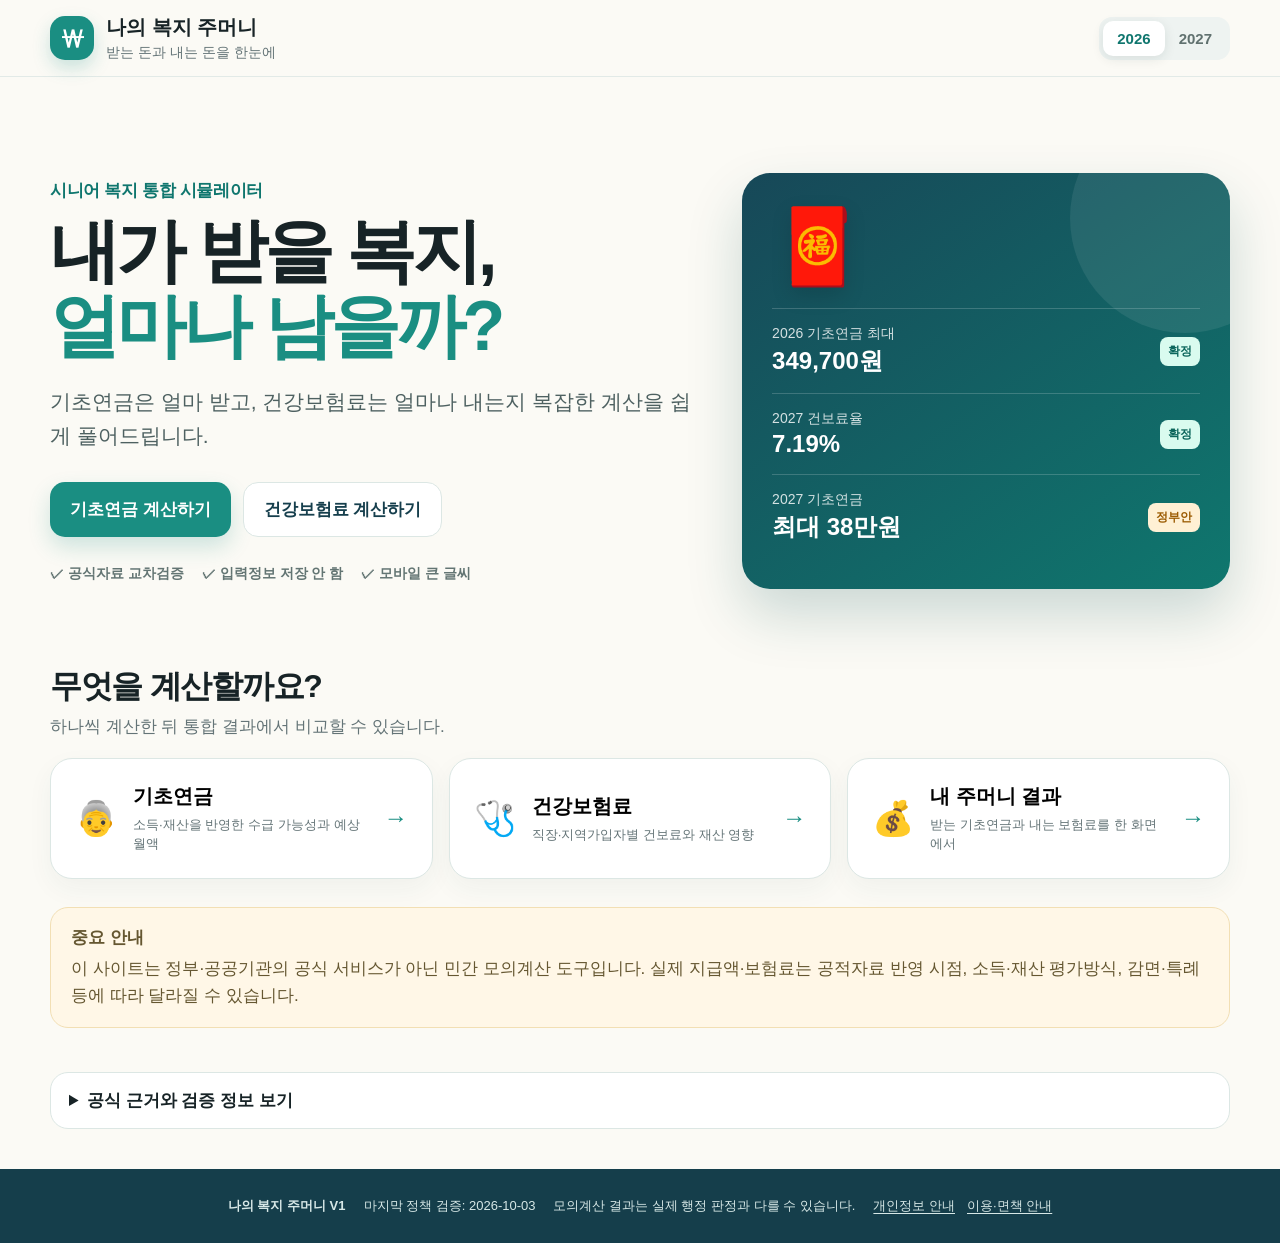
==== index.html @ def72491 "Add files via upload" ====
<!doctype html>
<html lang="ko">
<head>
  <meta charset="utf-8" />
  <meta name="viewport" content="width=device-width,initial-scale=1" />
  <meta name="description" content="나의 복지 주머니 — 2026·2027 기초연금과 건강보험료를 한 번에 계산하는 시니어 복지 모의계산기" />
  <meta name="robots" content="index,follow" />
  <meta name="theme-color" content="#1a8e82" />
  <meta property="og:locale" content="ko_KR" />
  <meta property="og:type" content="website" />
  <meta property="og:title" content="나의 복지 주머니" />
  <meta property="og:description" content="2026·2027 기초연금과 건강보험료를 한 번에 계산해보세요." />
  <meta name="twitter:card" content="summary" />
  <meta name="twitter:title" content="나의 복지 주머니" />
  <meta name="twitter:description" content="2026·2027 기초연금과 건강보험료를 한 번에 계산해보세요." />
  <title>나의 복지 주머니 | 기초연금·건강보험료 계산기</title>
  <link rel="icon" href="./favicon.svg" type="image/svg+xml" />
  <link rel="manifest" href="./site.webmanifest" />
  <link rel="stylesheet" href="./styles.css" />
</head>
<body>
  <header class="topbar">
    <div class="brand" data-go="home" role="button" tabindex="0">
      <span class="brand-mark">₩</span>
      <div><strong>나의 복지 주머니</strong><small>받는 돈과 내는 돈을 한눈에</small></div>
    </div>
    <div class="year-switch" aria-label="기준 연도">
      <button class="year-btn active" data-year="2026">2026</button>
      <button class="year-btn" data-year="2027">2027</button>
    </div>
  </header>

  <main class="shell">
    <section id="home" class="page active">
      <div class="hero">
        <div class="hero-copy">
          <span class="eyebrow">시니어 복지 통합 시뮬레이터</span>
          <h1>내가 받을 복지,<br><em>얼마나 남을까?</em></h1>
          <p>기초연금은 얼마 받고, 건강보험료는 얼마나 내는지 복잡한 계산을 쉽게 풀어드립니다.</p>
          <div class="hero-actions">
            <button class="primary" data-go="pension">기초연금 계산하기</button>
            <button class="secondary" data-go="health">건강보험료 계산하기</button>
          </div>
          <div class="trust-row">
            <span>✓ 공식자료 교차검증</span><span>✓ 입력정보 저장 안 함</span><span>✓ 모바일 큰 글씨</span>
          </div>
        </div>
        <div class="hero-card">
          <div class="pocket-visual">🧧</div>
          <div class="mini-stat"><span>2026 기초연금 최대</span><strong>349,700원</strong><b class="badge confirmed">확정</b></div>
          <div class="mini-stat"><span>2027 건보료율</span><strong>7.19%</strong><b class="badge confirmed">확정</b></div>
          <div class="mini-stat"><span>2027 기초연금</span><strong>최대 38만원</strong><b class="badge proposal">정부안</b></div>
        </div>
      </div>

      <div class="section-title"><h2>무엇을 계산할까요?</h2><p>하나씩 계산한 뒤 통합 결과에서 비교할 수 있습니다.</p></div>
      <div class="card-grid">
        <button class="service-card" data-go="pension">
          <span class="icon">👵</span><div><h3>기초연금</h3><p>소득·재산을 반영한 수급 가능성과 예상 월액</p></div><span class="arrow">→</span>
        </button>
        <button class="service-card" data-go="health">
          <span class="icon">🩺</span><div><h3>건강보험료</h3><p>직장·지역가입자별 건보료와 재산 영향</p></div><span class="arrow">→</span>
        </button>
        <button class="service-card" data-go="summary">
          <span class="icon">💰</span><div><h3>내 주머니 결과</h3><p>받는 기초연금과 내는 보험료를 한 화면에서</p></div><span class="arrow">→</span>
        </button>
      </div>

      <div class="notice-box"><strong>중요 안내</strong><p>이 사이트는 정부·공공기관의 공식 서비스가 아닌 민간 모의계산 도구입니다. 실제 지급액·보험료는 공적자료 반영 시점, 소득·재산 평가방식, 감면·특례 등에 따라 달라질 수 있습니다.</p></div>
    </section>

    <section id="pension" class="page">
      <div class="page-head"><button class="back" data-go="home">← 홈</button><div><span class="eyebrow">기초연금 계산기</span><h1>나는 기초연금 얼마 받을까?</h1></div></div>
      <div id="pension-status" class="status-banner" aria-live="polite"></div>
      <div class="calc-layout">
        <form id="pension-form" class="form-card">
          <div class="form-section">
            <h3>1. 기본 정보</h3>
            <div class="fields two">
              <label>만 나이<input name="age" type="number" value="70" min="0" inputmode="numeric"><small>2026년 기준 만 65세 이상</small></label>
              <label>가구 형태<select name="household"><option value="single">단독가구</option><option value="couple">부부가구</option></select></label>
              <label>거주 지역<select name="region"><option value="metro">대도시·특례시</option><option value="city">중소도시</option><option value="rural">농어촌</option></select></label>
              <label class="check"><input name="excludedOccupationalPension" type="checkbox"> 직역연금 원칙적 제외대상에 해당</label>
              <label class="check couple-only"><input name="bothReceive" type="checkbox"> 부부 모두 기초연금 수급 가정</label>
            </div>
          </div>

          <div id="preview-2027-band" class="form-section hidden">
            <h3>2027 정부안 소득 구간</h3>
            <p class="helper">2027년 구간 판정용 최종 기준값은 아직 확정 고시 전이라 직접 선택하는 미리보기 방식입니다.</p>
            <div class="segmented band-picker">
              <label><input type="radio" name="band2027" value="lower30" checked><span>하위 30%<b>38만원</b></span></label>
              <label><input type="radio" name="band2027" value="lower30to45"><span>30~45%<b>35.9만원</b></span></label>
              <label><input type="radio" name="band2027" value="lower45to70"><span>45~70%<b>35만원</b></span></label>
            </div>
          </div>

          <div id="pension-2026-fields">
            <div class="form-section">
              <h3>2. 월 소득</h3>
              <div class="fields two">
                <label>본인 상시근로소득 <div class="money"><input name="workSelf" type="number" value="0"><span>원/월</span></div><small>116만원 공제 후 70% 반영</small></label>
                <label class="couple-only">배우자 상시근로소득 <div class="money"><input name="workSpouse" type="number" value="0"><span>원/월</span></div></label>
                <label>본인 국민연금 <div class="money"><input name="publicPensionSelf" type="number" value="0"><span>원/월</span></div></label>
                <label class="couple-only">배우자 국민연금 <div class="money"><input name="publicPensionSpouse" type="number" value="0"><span>원/월</span></div></label>
                <label>사업·임대소득 <div class="money"><input name="businessMonthly" type="number" value="0"><span>원/월</span></div></label>
                <label>사적연금 등 <div class="money"><input name="privatePensionMonthly" type="number" value="0"><span>원/월</span></div></label>
                <label>이자·배당소득 <div class="money"><input name="interestMonthly" type="number" value="0"><span>원/월</span></div><small>이자소득 월 4만원 공제 반영</small></label>
                <label>기타 월소득 <div class="money"><input name="otherMonthly" type="number" value="0"><span>원/월</span></div></label>
              </div>
            </div>

            <div class="form-section">
              <h3>3. 재산</h3>
              <div class="fields two">
                <label>일반재산 평가액 <div class="money"><input name="generalProperty" type="number" value="0"><span>원</span></div><small>주택·토지·임차보증금 등 공적 평가액 기준</small></label>
                <label>금융재산 <div class="money"><input name="financialProperty" type="number" value="0"><span>원</span></div><small>예금·주식·보험 등, 2천만원 공제</small></label>
                <label>인정 부채 <div class="money"><input name="debt" type="number" value="0"><span>원</span></div></label>
                <label>고급자동차·회원권 가액 <div class="money"><input name="luxuryProperty" type="number" value="0"><span>원</span></div><small>해당 시 월 100% 환산되는 항목</small></label>
              </div>
            </div>

            <details class="advanced">
              <summary>국민연금 연계감액 정밀 입력</summary>
              <p>A급여액은 국민연금공단에서 조회할 수 있습니다. 모르면 0원으로 두세요.</p>
              <div class="fields two">
                <label>본인 A급여액 <div class="money"><input name="aBenefitSelf" type="number" value="0"><span>원</span></div></label>
                <label class="couple-only">배우자 A급여액 <div class="money"><input name="aBenefitSpouse" type="number" value="0"><span>원</span></div></label>
              </div>
            </details>
          </div>

          <button type="submit" class="primary wide">기초연금 계산하기</button>
        </form>
        <aside id="pension-result" class="result-card placeholder" aria-live="polite"><div class="result-empty"><span>🧮</span><strong>값을 입력하고 계산해보세요</strong><p>결과와 계산 근거를 한눈에 보여드립니다.</p></div></aside>
      </div>
    </section>

    <section id="health" class="page">
      <div class="page-head"><button class="back" data-go="home">← 홈</button><div><span class="eyebrow">건강보험료 계산기</span><h1>나는 매달 얼마 낼까?</h1></div></div>
      <div id="health-status" class="status-banner" aria-live="polite"></div>
      <div class="calc-layout">
        <form id="health-form" class="form-card">
          <div class="form-section"><h3>1. 가입자 유형</h3><div class="segmented"><label><input type="radio" name="insuranceType" value="regional" checked><span>지역가입자</span></label><label><input type="radio" name="insuranceType" value="employee"><span>직장가입자</span></label></div></div>

          <div id="regional-fields">
            <div class="form-section"><h3>2. 연간 소득</h3><p class="helper">이자·배당·사업·기타는 100%, 근로·연금소득은 50% 평가합니다.</p><div class="fields two">
              <label>이자소득 <div class="money"><input name="rInterestAnnual" type="number" value="0"><span>원/년</span></div></label>
              <label>배당소득 <div class="money"><input name="rDividendAnnual" type="number" value="0"><span>원/년</span></div></label>
              <label>사업·임대소득 <div class="money"><input name="rBusinessAnnual" type="number" value="0"><span>원/년</span></div></label>
              <label>기타소득 <div class="money"><input name="rOtherAnnual" type="number" value="0"><span>원/년</span></div></label>
              <label>근로소득 <div class="money"><input name="rWageAnnual" type="number" value="0"><span>원/년</span></div></label>
              <label>공적연금소득 <div class="money"><input name="rPensionAnnual" type="number" value="0"><span>원/년</span></div></label>
            </div></div>
            <div class="form-section"><h3>3. 재산</h3><p class="helper">아파트 시세가 아니라 <strong>재산세 과세표준</strong>을 입력해야 더 정확합니다.</p><div class="fields two">
              <label>재산세 과세표준 합계 <div class="money"><input name="propertyTaxBase" type="number" value="0"><span>원</span></div></label>
              <label>주택금융부채 공제액 <div class="money"><input name="eligibleHousingLoanDeduction" type="number" value="0"><span>원</span></div><small>공단에서 인정되는 경우만 입력</small></label>
              <label class="check"><input name="homeowner" type="checkbox" checked> 주택 보유 세대</label>
            </div><div id="rent-fields" class="fields two hidden">
              <label>전월세 보증금 <div class="money"><input name="rentDeposit" type="number" value="0"><span>원</span></div></label>
              <label>월세 <div class="money"><input name="monthlyRent" type="number" value="0"><span>원/월</span></div></label>
            </div></div>
          </div>

          <div id="employee-fields" class="hidden">
            <div class="form-section"><h3>2. 월급</h3><div class="fields two"><label>월 보수월액 <div class="money"><input name="salaryMonthly" type="number" value="3000000"><span>원/월</span></div><small>본인 부담은 건강보험료의 50%</small></label></div></div>
            <div class="form-section"><h3>3. 연간 보수 외 소득</h3><p class="helper">연 2,000만원 초과분에 추가 건강보험료가 붙을 수 있습니다.</p><div class="fields two">
              <label>이자소득 <div class="money"><input name="eInterestAnnual" type="number" value="0"><span>원/년</span></div></label>
              <label>배당소득 <div class="money"><input name="eDividendAnnual" type="number" value="0"><span>원/년</span></div></label>
              <label>사업·임대소득 <div class="money"><input name="eBusinessAnnual" type="number" value="0"><span>원/년</span></div></label>
              <label>기타소득 <div class="money"><input name="eOtherAnnual" type="number" value="0"><span>원/년</span></div></label>
              <label>직장 보수 외 근로소득 <div class="money"><input name="eWageOutsideAnnual" type="number" value="0"><span>원/년</span></div></label>
              <label>공적연금소득 <div class="money"><input name="ePensionAnnual" type="number" value="0"><span>원/년</span></div></label>
            </div></div>
          </div>
          <button type="submit" class="primary wide">건강보험료 계산하기</button>
        </form>
        <aside id="health-result" class="result-card placeholder" aria-live="polite"><div class="result-empty"><span>🩺</span><strong>가입자 유형과 금액을 입력하세요</strong><p>보험료를 소득분·재산분으로 나눠 보여드립니다.</p></div></aside>
      </div>
    </section>

    <section id="summary" class="page">
      <div class="page-head"><button class="back" data-go="home">← 홈</button><div><span class="eyebrow">통합 결과</span><h1>내 복지 주머니 한눈에 보기</h1></div></div>
      <div id="summary-content"></div>
    </section>

    <section class="sources">
      <details><summary>공식 근거와 검증 정보 보기</summary><div id="sources-list"></div></details>
    </section>
  </main>

  <footer><strong>나의 복지 주머니 V1</strong><span>마지막 정책 검증: 2026-10-03</span><span>모의계산 결과는 실제 행정 판정과 다를 수 있습니다.</span><nav class="footer-links" aria-label="서비스 안내"><a href="./privacy.html">개인정보 안내</a><a href="./disclaimer.html">이용·면책 안내</a></nav></footer>
  <script type="module" src="./app.js"></script>
</body>
</html>
---- styles.css ----
:root{--navy:#163f4d;--teal:#1a8e82;--teal2:#0f766e;--mint:#e7f7f2;--cream:#fbfaf5;--ink:#172326;--muted:#647477;--line:#dce7e4;--red:#d9574e;--orange:#e78b32;--blue:#3370a8;--shadow:0 16px 40px rgba(24,67,75,.10)}
*{box-sizing:border-box}html{scroll-behavior:smooth}body{margin:0;font-family:ui-sans-serif,-apple-system,BlinkMacSystemFont,"Segoe UI","Noto Sans KR","Apple SD Gothic Neo",sans-serif;background:var(--cream);color:var(--ink);font-size:17px}.topbar{position:sticky;top:0;z-index:30;display:flex;align-items:center;justify-content:space-between;padding:14px max(20px,calc((100vw - 1180px)/2));background:rgba(251,250,245,.94);backdrop-filter:blur(15px);border-bottom:1px solid rgba(220,231,228,.8)}.brand{display:flex;align-items:center;gap:12px;cursor:pointer}.brand-mark{display:grid;place-items:center;width:44px;height:44px;border-radius:15px;background:var(--teal);color:white;font-size:24px;font-weight:900;box-shadow:0 8px 18px rgba(26,142,130,.22)}.brand strong{font-size:20px;display:block}.brand small{display:block;color:var(--muted);margin-top:2px}.year-switch{display:flex;padding:4px;border-radius:13px;background:#eef3f1}.year-btn{border:0;background:transparent;padding:9px 14px;border-radius:10px;font-size:15px;font-weight:800;color:#60716f;cursor:pointer}.year-btn.active{background:white;color:var(--teal2);box-shadow:0 3px 12px rgba(20,50,50,.1)}.shell{width:min(1180px,calc(100% - 32px));margin:0 auto}.page{display:none;padding:42px 0 36px}.page.active{display:block}.hero{display:grid;grid-template-columns:1.15fr .85fr;gap:32px;align-items:center;padding:54px 0 30px}.eyebrow{display:inline-flex;align-items:center;gap:7px;font-weight:900;color:var(--teal2);letter-spacing:-.02em}.hero h1,.page-head h1{margin:12px 0 16px;line-height:1.07;letter-spacing:-.055em}.hero h1{font-size:clamp(42px,6vw,70px)}.hero h1 em{font-style:normal;color:var(--teal)}.hero-copy>p{max-width:650px;font-size:21px;line-height:1.65;color:#4e6161}.hero-actions{display:flex;gap:12px;margin:28px 0}.primary,.secondary,.back{border:0;border-radius:15px;padding:15px 20px;font-weight:900;font-size:17px;cursor:pointer}.primary{background:var(--teal);color:white;box-shadow:0 10px 22px rgba(26,142,130,.20)}.primary:hover{background:var(--teal2)}.secondary{background:white;color:var(--navy);border:1px solid var(--line)}.wide{width:100%;padding:18px}.trust-row{display:flex;flex-wrap:wrap;gap:8px 18px;color:#637573;font-size:14px;font-weight:700}.hero-card{background:linear-gradient(145deg,#174858,#0f776e);border-radius:28px;padding:30px;color:white;box-shadow:0 26px 55px rgba(15,85,83,.2);position:relative;overflow:hidden}.hero-card:after{content:"";position:absolute;width:230px;height:230px;border-radius:50%;right:-70px;top:-70px;background:rgba(255,255,255,.08)}.pocket-visual{font-size:74px;margin-bottom:18px;filter:drop-shadow(0 8px 10px rgba(0,0,0,.12))}.mini-stat{position:relative;z-index:2;display:grid;grid-template-columns:1fr auto;gap:2px 10px;padding:16px 0;border-top:1px solid rgba(255,255,255,.18)}.mini-stat span{font-size:14px;opacity:.82}.mini-stat strong{grid-column:1;font-size:24px}.badge{grid-row:1/3;grid-column:2;align-self:center;font-size:12px;padding:6px 8px;border-radius:8px}.badge.confirmed{background:#d9fbef;color:#0c665c}.badge.proposal{background:#fff0d4;color:#9b5a00}.section-title{margin-top:46px}.section-title h2{font-size:32px;margin:0 0 6px;letter-spacing:-.04em}.section-title p{margin:0;color:var(--muted)}.card-grid{display:grid;grid-template-columns:repeat(3,1fr);gap:16px;margin:20px 0 28px}.service-card{display:grid;grid-template-columns:auto 1fr auto;gap:16px;align-items:center;text-align:left;background:white;border:1px solid var(--line);border-radius:22px;padding:24px;cursor:pointer;box-shadow:0 10px 26px rgba(30,70,70,.05)}.service-card:hover{transform:translateY(-2px);box-shadow:var(--shadow)}.service-card .icon{font-size:34px}.service-card h3{margin:0 0 5px;font-size:20px}.service-card p{margin:0;color:var(--muted);line-height:1.45}.arrow{font-size:24px;color:var(--teal)}.notice-box{padding:18px 20px;border-radius:18px;background:#fff7e7;border:1px solid #f2dfb4;color:#655731}.notice-box p{margin:6px 0 0;line-height:1.6}.page-head{display:flex;gap:18px;align-items:flex-start;margin-bottom:24px}.page-head h1{font-size:42px;margin-top:8px}.back{padding:10px 12px;background:white;border:1px solid var(--line);color:var(--navy);font-size:14px}.status-banner{margin-bottom:18px;padding:14px 18px;border-radius:16px;border:1px solid var(--line);background:white;font-weight:750;line-height:1.55}.status-banner .tag{display:inline-block;padding:5px 8px;border-radius:8px;margin-right:8px;font-size:12px}.status-banner .tag.ok{background:#daf6ec;color:#0c6e63}.status-banner .tag.warn{background:#fff0d7;color:#a46100}.calc-layout{display:grid;grid-template-columns:minmax(0,1fr) 430px;gap:20px;align-items:start}.form-card,.result-card{background:white;border:1px solid var(--line);border-radius:24px;box-shadow:0 10px 30px rgba(28,72,74,.06)}.form-card{padding:24px}.form-section{padding:8px 0 22px;border-bottom:1px solid #edf2f0;margin-bottom:20px}.form-section h3{margin:0 0 14px;font-size:20px}.helper{margin:-4px 0 14px;color:var(--muted);font-size:14px;line-height:1.55}.fields{display:grid;gap:14px}.fields.two{grid-template-columns:repeat(2,minmax(0,1fr))}label{display:flex;flex-direction:column;gap:7px;font-weight:800;font-size:15px}label small{color:var(--muted);font-size:12px;line-height:1.4;font-weight:600}input,select{width:100%;border:1px solid #cedbd8;border-radius:12px;padding:13px 13px;background:#fbfdfc;color:var(--ink);font-size:16px;outline:none}input:focus,select:focus{border-color:var(--teal);box-shadow:0 0 0 3px rgba(26,142,130,.1)}.money{position:relative}.money input{padding-right:70px}.money span{position:absolute;right:12px;top:50%;transform:translateY(-50%);font-size:12px;color:var(--muted);font-weight:800}.check{flex-direction:row;align-items:center;gap:8px;background:#f7faf9;padding:13px;border-radius:12px}.check input{width:18px;height:18px}.segmented{display:grid;grid-template-columns:repeat(2,1fr);gap:10px}.segmented label input{display:none}.segmented label span{display:flex;align-items:center;justify-content:center;min-height:50px;border:1px solid #cad8d5;border-radius:13px;background:#fbfdfc;cursor:pointer}.segmented label input:checked+span{border-color:var(--teal);background:var(--mint);color:var(--teal2);box-shadow:inset 0 0 0 1px var(--teal)}.band-picker{grid-template-columns:repeat(3,1fr)}.band-picker span{flex-direction:column;gap:2px;text-align:center}.band-picker b{font-size:13px;color:var(--teal2)}.advanced{background:#f7faf9;border-radius:14px;padding:14px 16px;margin:0 0 20px}.advanced summary{font-weight:900;cursor:pointer}.advanced p{font-size:13px;color:var(--muted)}.result-card{position:sticky;top:88px;padding:24px;min-height:280px}.result-empty{display:grid;place-items:center;text-align:center;min-height:250px;color:var(--muted)}.result-empty span{font-size:48px}.result-empty strong{color:var(--ink);font-size:19px}.result-empty p{margin:4px}.result-top{padding-bottom:18px;border-bottom:1px solid var(--line)}.result-kicker{font-size:13px;color:var(--teal2);font-weight:900}.result-amount{font-size:42px;line-height:1.1;font-weight:950;letter-spacing:-.04em;margin:8px 0}.result-amount small{font-size:16px;color:var(--muted)}.result-pill{display:inline-flex;padding:6px 9px;border-radius:9px;background:var(--mint);color:var(--teal2);font-size:13px;font-weight:900}.result-pill.no{background:#fde8e6;color:#a43a34}.metric-list{display:grid;gap:11px;margin:18px 0}.metric{display:flex;justify-content:space-between;gap:16px;align-items:center}.metric span{color:var(--muted);font-size:14px}.metric strong{text-align:right}.progress{height:11px;background:#edf2f1;border-radius:999px;overflow:hidden}.progress i{display:block;height:100%;background:linear-gradient(90deg,var(--teal),#4cb6a8);border-radius:999px}.explain{background:#f7faf9;border-radius:14px;padding:14px;margin-top:16px;font-size:13px;line-height:1.6;color:#526563}.explain strong{color:var(--ink)}.result-alert{margin-top:12px;padding:12px;border-radius:12px;background:#fff4dc;color:#775213;font-size:13px;line-height:1.55}.summary-grid{display:grid;grid-template-columns:1fr 1fr;gap:18px}.summary-card{background:white;border:1px solid var(--line);border-radius:24px;padding:25px;box-shadow:0 10px 30px rgba(28,72,74,.05)}.summary-card h3{margin:0 0 10px}.summary-big{font-size:38px;font-weight:950}.summary-net{grid-column:1/-1;background:linear-gradient(135deg,#174858,#0f776e);color:white}.summary-net .summary-big{font-size:48px}.summary-actions{display:flex;gap:10px;margin-top:16px}.summary-empty{background:white;border:1px dashed #bfcfcb;border-radius:24px;padding:45px;text-align:center}.sources{padding:8px 0 40px}.sources details{background:white;border:1px solid var(--line);border-radius:18px;padding:16px 18px}.sources summary{cursor:pointer;font-weight:900}.source-item{padding:13px 0;border-top:1px solid #edf2f0}.source-item:first-child{margin-top:12px}.source-item a{color:var(--teal2);font-weight:900;text-decoration:none}.source-item p{margin:5px 0 0;font-size:13px;color:var(--muted)}footer{display:flex;justify-content:center;flex-wrap:wrap;gap:8px 18px;padding:28px 18px;background:#153e4b;color:#d7e8e7;font-size:13px}.hidden{display:none!important}@media(max-width:900px){body{font-size:16px}.hero{grid-template-columns:1fr;padding-top:36px}.hero-card{order:-1}.card-grid{grid-template-columns:1fr}.calc-layout{grid-template-columns:1fr}.result-card{position:relative;top:0}.summary-grid{grid-template-columns:1fr}.summary-net{grid-column:auto}.page-head h1{font-size:34px}}@media(max-width:620px){.topbar{padding:10px 14px}.brand small{display:none}.brand strong{font-size:17px}.brand-mark{width:38px;height:38px}.shell{width:min(100% - 20px,1180px)}.year-btn{padding:8px 10px}.hero{padding-top:24px;gap:18px}.hero h1{font-size:44px}.hero-copy>p{font-size:18px}.hero-actions{flex-direction:column}.hero-actions button{width:100%}.hero-card{padding:22px}.fields.two{grid-template-columns:1fr}.band-picker{grid-template-columns:1fr}.segmented{grid-template-columns:1fr 1fr}.form-card,.result-card{border-radius:18px;padding:17px}.page{padding-top:25px}.page-head{gap:10px}.page-head h1{font-size:30px}.result-amount{font-size:36px}}
.footer-links{display:flex;gap:12px}.footer-links a{color:#d7e8e7;text-decoration:underline;text-underline-offset:3px}.legal-page{max-width:880px;padding:46px 0 70px}.legal-page h1{font-size:40px;letter-spacing:-.04em;margin:0 0 12px}.legal-page h2{font-size:23px;margin:32px 0 10px}.legal-page p,.legal-page li{line-height:1.75;color:#405654}.legal-page .legal-card{background:#fff;border:1px solid var(--line);border-radius:20px;padding:24px;margin-top:20px}.legal-page .muted{color:var(--muted);font-size:14px}.legal-page a{color:var(--teal2);font-weight:800}.skip-link{position:absolute;left:-9999px;top:auto}.skip-link:focus{left:12px;top:12px;z-index:100;background:#fff;padding:10px 12px;border-radius:10px;border:2px solid var(--teal)}
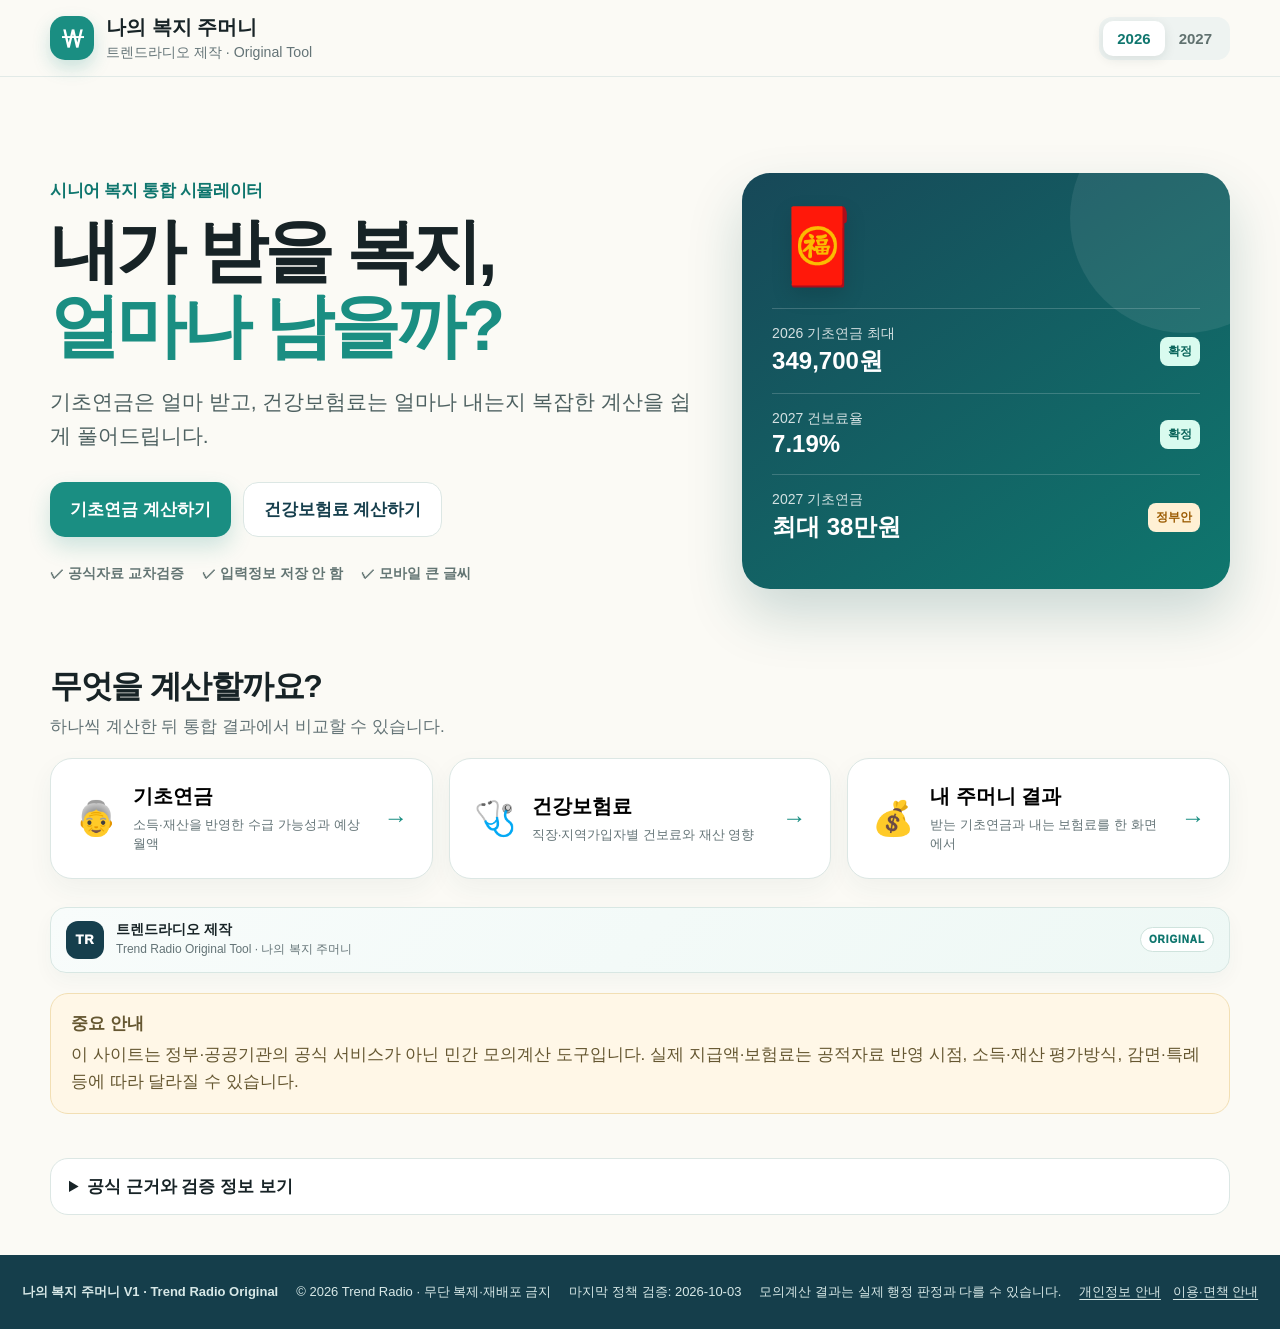
==== commit c83b5573: "Add files via upload" ====
--- a/index.html
+++ b/index.html
@@ -4,6 +4,7 @@
   <meta charset="utf-8" />
   <meta name="viewport" content="width=device-width,initial-scale=1" />
   <meta name="description" content="나의 복지 주머니 — 2026·2027 기초연금과 건강보험료를 한 번에 계산하는 시니어 복지 모의계산기" />
+  <meta name="author" content="Trend Radio" />
   <meta name="robots" content="index,follow" />
   <meta name="theme-color" content="#1a8e82" />
   <meta property="og:locale" content="ko_KR" />
@@ -22,7 +23,7 @@
   <header class="topbar">
     <div class="brand" data-go="home" role="button" tabindex="0">
       <span class="brand-mark">₩</span>
-      <div><strong>나의 복지 주머니</strong><small>받는 돈과 내는 돈을 한눈에</small></div>
+      <div><strong>나의 복지 주머니</strong><small>트렌드라디오 제작 · Original Tool</small></div>
     </div>
     <div class="year-switch" aria-label="기준 연도">
       <button class="year-btn active" data-year="2026">2026</button>
@@ -64,6 +65,12 @@
         <button class="service-card" data-go="summary">
           <span class="icon">💰</span><div><h3>내 주머니 결과</h3><p>받는 기초연금과 내는 보험료를 한 화면에서</p></div><span class="arrow">→</span>
         </button>
+      </div>
+
+      <div class="creator-strip" aria-label="제작자 안내">
+        <span class="creator-monogram" aria-hidden="true">TR</span>
+        <div><strong>트렌드라디오 제작</strong><small>Trend Radio Original Tool · 나의 복지 주머니</small></div>
+        <span class="creator-badge">ORIGINAL</span>
       </div>
 
       <div class="notice-box"><strong>중요 안내</strong><p>이 사이트는 정부·공공기관의 공식 서비스가 아닌 민간 모의계산 도구입니다. 실제 지급액·보험료는 공적자료 반영 시점, 소득·재산 평가방식, 감면·특례 등에 따라 달라질 수 있습니다.</p></div>
@@ -189,7 +196,7 @@
     </section>
   </main>
 
-  <footer><strong>나의 복지 주머니 V1</strong><span>마지막 정책 검증: 2026-10-03</span><span>모의계산 결과는 실제 행정 판정과 다를 수 있습니다.</span><nav class="footer-links" aria-label="서비스 안내"><a href="./privacy.html">개인정보 안내</a><a href="./disclaimer.html">이용·면책 안내</a></nav></footer>
+  <footer><strong>나의 복지 주머니 V1 · Trend Radio Original</strong><span>© 2026 Trend Radio · 무단 복제·재배포 금지</span><span>마지막 정책 검증: 2026-10-03</span><span>모의계산 결과는 실제 행정 판정과 다를 수 있습니다.</span><nav class="footer-links" aria-label="서비스 안내"><a href="./privacy.html">개인정보 안내</a><a href="./disclaimer.html">이용·면책 안내</a></nav></footer>
   <script type="module" src="./app.js"></script>
 </body>
 </html>
--- a/styles.css
+++ b/styles.css
@@ -1,3 +1,25 @@
 :root{--navy:#163f4d;--teal:#1a8e82;--teal2:#0f766e;--mint:#e7f7f2;--cream:#fbfaf5;--ink:#172326;--muted:#647477;--line:#dce7e4;--red:#d9574e;--orange:#e78b32;--blue:#3370a8;--shadow:0 16px 40px rgba(24,67,75,.10)}
 *{box-sizing:border-box}html{scroll-behavior:smooth}body{margin:0;font-family:ui-sans-serif,-apple-system,BlinkMacSystemFont,"Segoe UI","Noto Sans KR","Apple SD Gothic Neo",sans-serif;background:var(--cream);color:var(--ink);font-size:17px}.topbar{position:sticky;top:0;z-index:30;display:flex;align-items:center;justify-content:space-between;padding:14px max(20px,calc((100vw - 1180px)/2));background:rgba(251,250,245,.94);backdrop-filter:blur(15px);border-bottom:1px solid rgba(220,231,228,.8)}.brand{display:flex;align-items:center;gap:12px;cursor:pointer}.brand-mark{display:grid;place-items:center;width:44px;height:44px;border-radius:15px;background:var(--teal);color:white;font-size:24px;font-weight:900;box-shadow:0 8px 18px rgba(26,142,130,.22)}.brand strong{font-size:20px;display:block}.brand small{display:block;color:var(--muted);margin-top:2px}.year-switch{display:flex;padding:4px;border-radius:13px;background:#eef3f1}.year-btn{border:0;background:transparent;padding:9px 14px;border-radius:10px;font-size:15px;font-weight:800;color:#60716f;cursor:pointer}.year-btn.active{background:white;color:var(--teal2);box-shadow:0 3px 12px rgba(20,50,50,.1)}.shell{width:min(1180px,calc(100% - 32px));margin:0 auto}.page{display:none;padding:42px 0 36px}.page.active{display:block}.hero{display:grid;grid-template-columns:1.15fr .85fr;gap:32px;align-items:center;padding:54px 0 30px}.eyebrow{display:inline-flex;align-items:center;gap:7px;font-weight:900;color:var(--teal2);letter-spacing:-.02em}.hero h1,.page-head h1{margin:12px 0 16px;line-height:1.07;letter-spacing:-.055em}.hero h1{font-size:clamp(42px,6vw,70px)}.hero h1 em{font-style:normal;color:var(--teal)}.hero-copy>p{max-width:650px;font-size:21px;line-height:1.65;color:#4e6161}.hero-actions{display:flex;gap:12px;margin:28px 0}.primary,.secondary,.back{border:0;border-radius:15px;padding:15px 20px;font-weight:900;font-size:17px;cursor:pointer}.primary{background:var(--teal);color:white;box-shadow:0 10px 22px rgba(26,142,130,.20)}.primary:hover{background:var(--teal2)}.secondary{background:white;color:var(--navy);border:1px solid var(--line)}.wide{width:100%;padding:18px}.trust-row{display:flex;flex-wrap:wrap;gap:8px 18px;color:#637573;font-size:14px;font-weight:700}.hero-card{background:linear-gradient(145deg,#174858,#0f776e);border-radius:28px;padding:30px;color:white;box-shadow:0 26px 55px rgba(15,85,83,.2);position:relative;overflow:hidden}.hero-card:after{content:"";position:absolute;width:230px;height:230px;border-radius:50%;right:-70px;top:-70px;background:rgba(255,255,255,.08)}.pocket-visual{font-size:74px;margin-bottom:18px;filter:drop-shadow(0 8px 10px rgba(0,0,0,.12))}.mini-stat{position:relative;z-index:2;display:grid;grid-template-columns:1fr auto;gap:2px 10px;padding:16px 0;border-top:1px solid rgba(255,255,255,.18)}.mini-stat span{font-size:14px;opacity:.82}.mini-stat strong{grid-column:1;font-size:24px}.badge{grid-row:1/3;grid-column:2;align-self:center;font-size:12px;padding:6px 8px;border-radius:8px}.badge.confirmed{background:#d9fbef;color:#0c665c}.badge.proposal{background:#fff0d4;color:#9b5a00}.section-title{margin-top:46px}.section-title h2{font-size:32px;margin:0 0 6px;letter-spacing:-.04em}.section-title p{margin:0;color:var(--muted)}.card-grid{display:grid;grid-template-columns:repeat(3,1fr);gap:16px;margin:20px 0 28px}.service-card{display:grid;grid-template-columns:auto 1fr auto;gap:16px;align-items:center;text-align:left;background:white;border:1px solid var(--line);border-radius:22px;padding:24px;cursor:pointer;box-shadow:0 10px 26px rgba(30,70,70,.05)}.service-card:hover{transform:translateY(-2px);box-shadow:var(--shadow)}.service-card .icon{font-size:34px}.service-card h3{margin:0 0 5px;font-size:20px}.service-card p{margin:0;color:var(--muted);line-height:1.45}.arrow{font-size:24px;color:var(--teal)}.notice-box{padding:18px 20px;border-radius:18px;background:#fff7e7;border:1px solid #f2dfb4;color:#655731}.notice-box p{margin:6px 0 0;line-height:1.6}.page-head{display:flex;gap:18px;align-items:flex-start;margin-bottom:24px}.page-head h1{font-size:42px;margin-top:8px}.back{padding:10px 12px;background:white;border:1px solid var(--line);color:var(--navy);font-size:14px}.status-banner{margin-bottom:18px;padding:14px 18px;border-radius:16px;border:1px solid var(--line);background:white;font-weight:750;line-height:1.55}.status-banner .tag{display:inline-block;padding:5px 8px;border-radius:8px;margin-right:8px;font-size:12px}.status-banner .tag.ok{background:#daf6ec;color:#0c6e63}.status-banner .tag.warn{background:#fff0d7;color:#a46100}.calc-layout{display:grid;grid-template-columns:minmax(0,1fr) 430px;gap:20px;align-items:start}.form-card,.result-card{background:white;border:1px solid var(--line);border-radius:24px;box-shadow:0 10px 30px rgba(28,72,74,.06)}.form-card{padding:24px}.form-section{padding:8px 0 22px;border-bottom:1px solid #edf2f0;margin-bottom:20px}.form-section h3{margin:0 0 14px;font-size:20px}.helper{margin:-4px 0 14px;color:var(--muted);font-size:14px;line-height:1.55}.fields{display:grid;gap:14px}.fields.two{grid-template-columns:repeat(2,minmax(0,1fr))}label{display:flex;flex-direction:column;gap:7px;font-weight:800;font-size:15px}label small{color:var(--muted);font-size:12px;line-height:1.4;font-weight:600}input,select{width:100%;border:1px solid #cedbd8;border-radius:12px;padding:13px 13px;background:#fbfdfc;color:var(--ink);font-size:16px;outline:none}input:focus,select:focus{border-color:var(--teal);box-shadow:0 0 0 3px rgba(26,142,130,.1)}.money{position:relative}.money input{padding-right:70px}.money span{position:absolute;right:12px;top:50%;transform:translateY(-50%);font-size:12px;color:var(--muted);font-weight:800}.check{flex-direction:row;align-items:center;gap:8px;background:#f7faf9;padding:13px;border-radius:12px}.check input{width:18px;height:18px}.segmented{display:grid;grid-template-columns:repeat(2,1fr);gap:10px}.segmented label input{display:none}.segmented label span{display:flex;align-items:center;justify-content:center;min-height:50px;border:1px solid #cad8d5;border-radius:13px;background:#fbfdfc;cursor:pointer}.segmented label input:checked+span{border-color:var(--teal);background:var(--mint);color:var(--teal2);box-shadow:inset 0 0 0 1px var(--teal)}.band-picker{grid-template-columns:repeat(3,1fr)}.band-picker span{flex-direction:column;gap:2px;text-align:center}.band-picker b{font-size:13px;color:var(--teal2)}.advanced{background:#f7faf9;border-radius:14px;padding:14px 16px;margin:0 0 20px}.advanced summary{font-weight:900;cursor:pointer}.advanced p{font-size:13px;color:var(--muted)}.result-card{position:sticky;top:88px;padding:24px;min-height:280px}.result-empty{display:grid;place-items:center;text-align:center;min-height:250px;color:var(--muted)}.result-empty span{font-size:48px}.result-empty strong{color:var(--ink);font-size:19px}.result-empty p{margin:4px}.result-top{padding-bottom:18px;border-bottom:1px solid var(--line)}.result-kicker{font-size:13px;color:var(--teal2);font-weight:900}.result-amount{font-size:42px;line-height:1.1;font-weight:950;letter-spacing:-.04em;margin:8px 0}.result-amount small{font-size:16px;color:var(--muted)}.result-pill{display:inline-flex;padding:6px 9px;border-radius:9px;background:var(--mint);color:var(--teal2);font-size:13px;font-weight:900}.result-pill.no{background:#fde8e6;color:#a43a34}.metric-list{display:grid;gap:11px;margin:18px 0}.metric{display:flex;justify-content:space-between;gap:16px;align-items:center}.metric span{color:var(--muted);font-size:14px}.metric strong{text-align:right}.progress{height:11px;background:#edf2f1;border-radius:999px;overflow:hidden}.progress i{display:block;height:100%;background:linear-gradient(90deg,var(--teal),#4cb6a8);border-radius:999px}.explain{background:#f7faf9;border-radius:14px;padding:14px;margin-top:16px;font-size:13px;line-height:1.6;color:#526563}.explain strong{color:var(--ink)}.result-alert{margin-top:12px;padding:12px;border-radius:12px;background:#fff4dc;color:#775213;font-size:13px;line-height:1.55}.summary-grid{display:grid;grid-template-columns:1fr 1fr;gap:18px}.summary-card{background:white;border:1px solid var(--line);border-radius:24px;padding:25px;box-shadow:0 10px 30px rgba(28,72,74,.05)}.summary-card h3{margin:0 0 10px}.summary-big{font-size:38px;font-weight:950}.summary-net{grid-column:1/-1;background:linear-gradient(135deg,#174858,#0f776e);color:white}.summary-net .summary-big{font-size:48px}.summary-actions{display:flex;gap:10px;margin-top:16px}.summary-empty{background:white;border:1px dashed #bfcfcb;border-radius:24px;padding:45px;text-align:center}.sources{padding:8px 0 40px}.sources details{background:white;border:1px solid var(--line);border-radius:18px;padding:16px 18px}.sources summary{cursor:pointer;font-weight:900}.source-item{padding:13px 0;border-top:1px solid #edf2f0}.source-item:first-child{margin-top:12px}.source-item a{color:var(--teal2);font-weight:900;text-decoration:none}.source-item p{margin:5px 0 0;font-size:13px;color:var(--muted)}footer{display:flex;justify-content:center;flex-wrap:wrap;gap:8px 18px;padding:28px 18px;background:#153e4b;color:#d7e8e7;font-size:13px}.hidden{display:none!important}@media(max-width:900px){body{font-size:16px}.hero{grid-template-columns:1fr;padding-top:36px}.hero-card{order:-1}.card-grid{grid-template-columns:1fr}.calc-layout{grid-template-columns:1fr}.result-card{position:relative;top:0}.summary-grid{grid-template-columns:1fr}.summary-net{grid-column:auto}.page-head h1{font-size:34px}}@media(max-width:620px){.topbar{padding:10px 14px}.brand small{display:none}.brand strong{font-size:17px}.brand-mark{width:38px;height:38px}.shell{width:min(100% - 20px,1180px)}.year-btn{padding:8px 10px}.hero{padding-top:24px;gap:18px}.hero h1{font-size:44px}.hero-copy>p{font-size:18px}.hero-actions{flex-direction:column}.hero-actions button{width:100%}.hero-card{padding:22px}.fields.two{grid-template-columns:1fr}.band-picker{grid-template-columns:1fr}.segmented{grid-template-columns:1fr 1fr}.form-card,.result-card{border-radius:18px;padding:17px}.page{padding-top:25px}.page-head{gap:10px}.page-head h1{font-size:30px}.result-amount{font-size:36px}}
 .footer-links{display:flex;gap:12px}.footer-links a{color:#d7e8e7;text-decoration:underline;text-underline-offset:3px}.legal-page{max-width:880px;padding:46px 0 70px}.legal-page h1{font-size:40px;letter-spacing:-.04em;margin:0 0 12px}.legal-page h2{font-size:23px;margin:32px 0 10px}.legal-page p,.legal-page li{line-height:1.75;color:#405654}.legal-page .legal-card{background:#fff;border:1px solid var(--line);border-radius:20px;padding:24px;margin-top:20px}.legal-page .muted{color:var(--muted);font-size:14px}.legal-page a{color:var(--teal2);font-weight:800}.skip-link{position:absolute;left:-9999px;top:auto}.skip-link:focus{left:12px;top:12px;z-index:100;background:#fff;padding:10px 12px;border-radius:10px;border:2px solid var(--teal)}
+
+.related-video-card{margin-top:16px;padding:14px 15px;border:1px solid #d9e6e2;border-radius:14px;background:#f8fcfb;display:grid;grid-template-columns:minmax(0,1fr) auto;gap:12px;align-items:center}.related-video-copy{display:flex;flex-direction:column;gap:3px;min-width:0}.related-video-label{font-size:12px;font-weight:900;color:var(--teal2)}.related-video-copy strong{font-size:15px;line-height:1.4;color:var(--ink)}.related-video-copy small{font-size:12px;line-height:1.5;color:var(--muted)}.related-video-link{display:inline-flex;align-items:center;justify-content:center;min-height:44px;padding:10px 13px;border-radius:11px;background:var(--navy);color:#fff;text-decoration:none;font-size:13px;font-weight:900;white-space:nowrap}.related-video-link:hover{background:var(--teal2)}.related-video-link:focus-visible{outline:3px solid rgba(26,142,130,.25);outline-offset:2px}
+@media(max-width:620px){.related-video-card{grid-template-columns:1fr;padding:13px;margin-top:14px}.related-video-link{width:100%;min-height:46px}.related-video-copy strong{font-size:15px}.related-video-copy small{font-size:12px}}
+
+
+/* Trend Radio ownership branding */
+.creator-strip{display:grid;grid-template-columns:auto minmax(0,1fr) auto;gap:12px;align-items:center;margin:0 0 20px;padding:13px 15px;border:1px solid #d8e7e3;border-radius:16px;background:linear-gradient(135deg,#f8fcfb,#eef8f5);box-shadow:0 8px 20px rgba(28,72,74,.04)}
+.creator-monogram{display:grid;place-items:center;width:38px;height:38px;border-radius:12px;background:var(--navy);color:#fff;font-size:13px;font-weight:950;letter-spacing:.06em}
+.creator-strip>div{display:flex;flex-direction:column;gap:2px;min-width:0}.creator-strip strong{font-size:14px;color:var(--ink)}.creator-strip small{font-size:12px;color:var(--muted)}
+.creator-badge{padding:6px 8px;border-radius:999px;background:#fff;color:var(--teal2);border:1px solid #cfe3dd;font-size:10px;font-weight:950;letter-spacing:.09em}
+
+.result-card{overflow:hidden;padding-bottom:58px}
+.result-card>*{position:relative;z-index:2}
+.result-card::before{content:"TREND RADIO";position:absolute;z-index:0;left:50%;top:48%;transform:translate(-50%,-50%) rotate(-18deg);font-size:clamp(38px,5.2vw,64px);font-weight:950;letter-spacing:.08em;white-space:nowrap;color:rgba(15,118,110,.045);pointer-events:none;user-select:none}
+.result-card::after{content:"트렌드라디오 제작 · 나의 복지 주머니";position:absolute;z-index:2;left:24px;right:24px;bottom:17px;padding-top:10px;border-top:1px solid #edf2f0;color:#7b8c8a;font-size:11px;font-weight:800;letter-spacing:-.01em;text-align:center;pointer-events:none;user-select:none}
+
+.summary-card{position:relative;overflow:hidden}.summary-card::before{content:"TREND RADIO";position:absolute;right:-16px;bottom:8px;transform:rotate(-10deg);font-size:28px;font-weight:950;letter-spacing:.08em;color:rgba(15,118,110,.035);pointer-events:none;user-select:none}.summary-card>*{position:relative;z-index:1}.summary-net::before{color:rgba(255,255,255,.08)}
+
+@media(max-width:620px){
+  .creator-strip{grid-template-columns:auto minmax(0,1fr);padding:12px 13px;margin-bottom:16px}.creator-badge{display:none}.creator-strip small{font-size:11px}.creator-monogram{width:34px;height:34px}
+  .result-card{padding-bottom:55px}.result-card::before{font-size:42px;top:50%;color:rgba(15,118,110,.04)}.result-card::after{left:17px;right:17px;bottom:15px;font-size:10.5px}
+}
